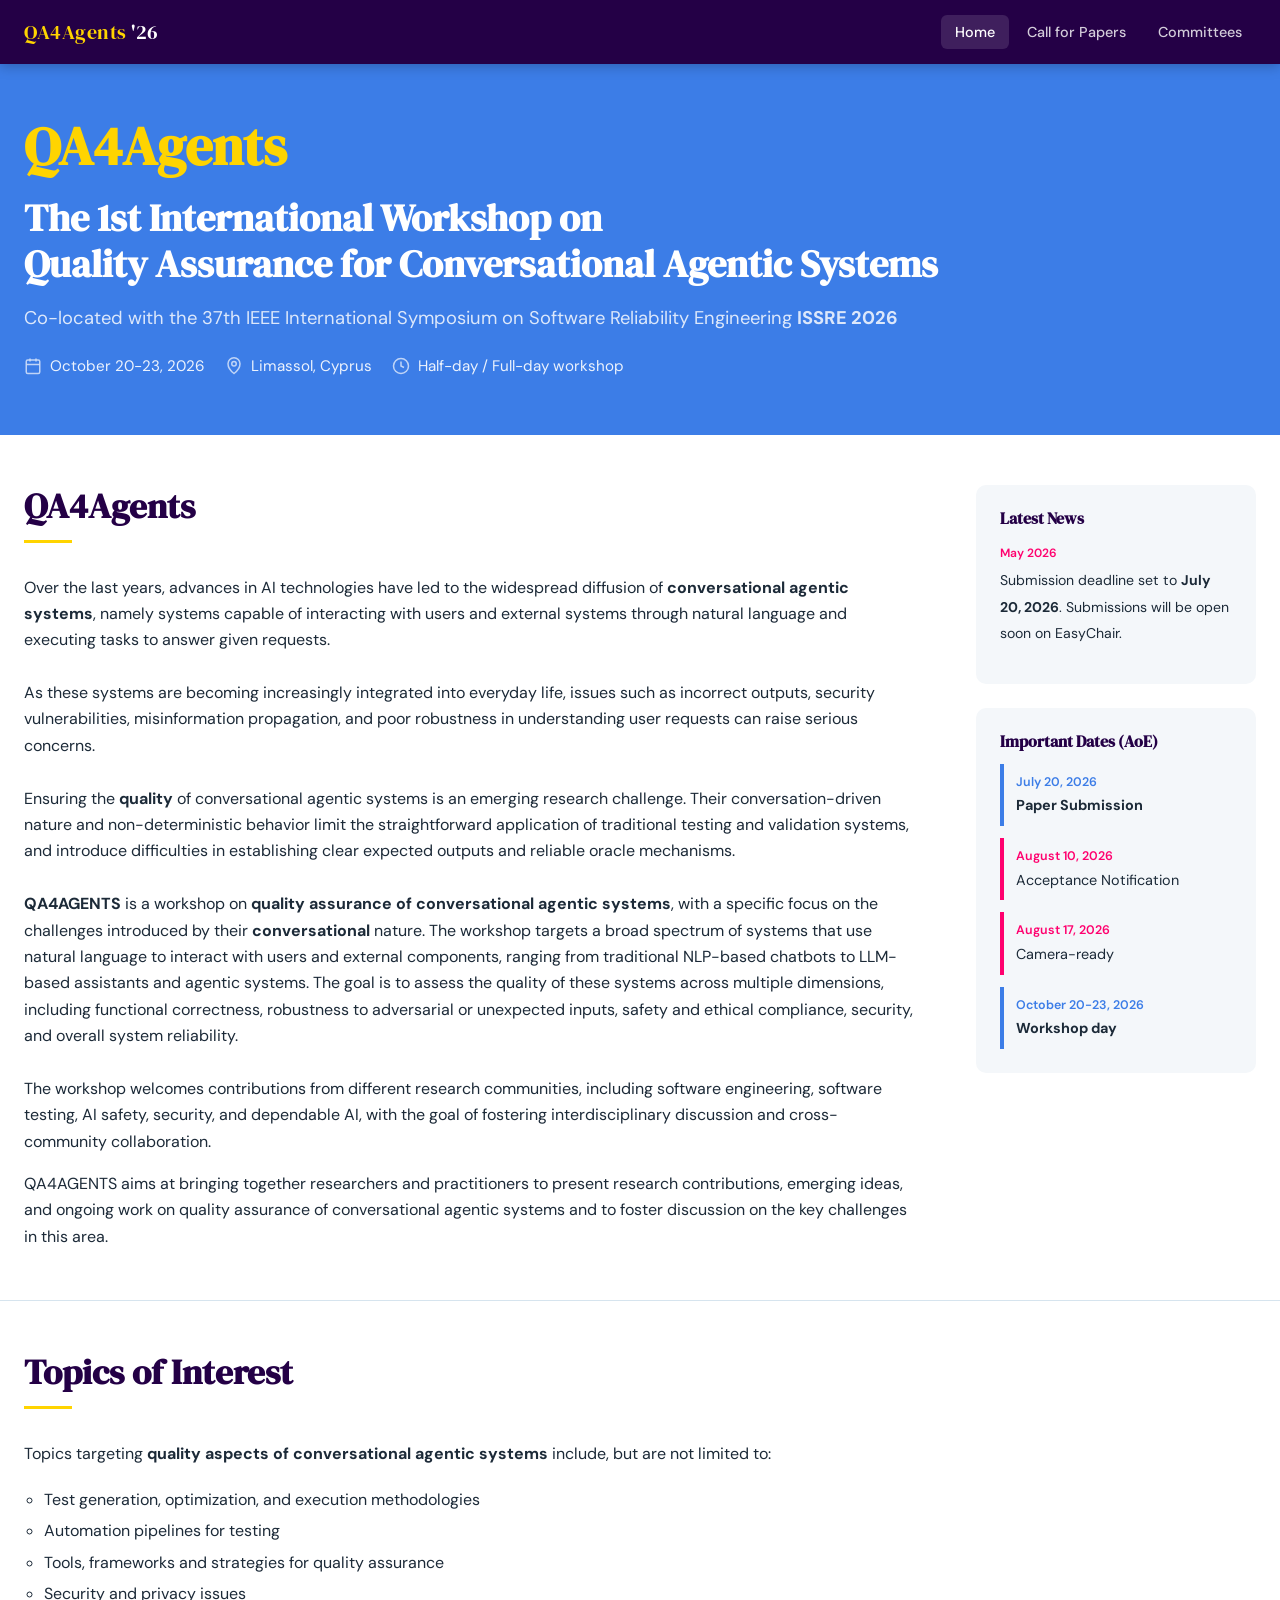
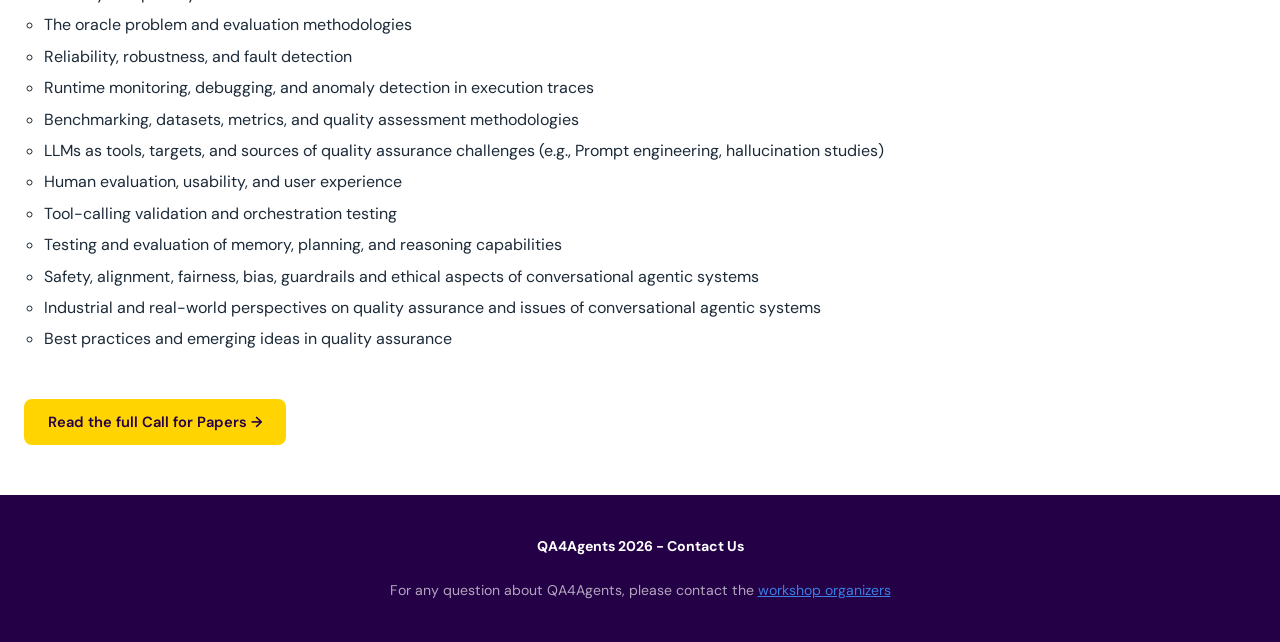
==== index.html @ 41dc5f6e "Update topic list" ====
<!DOCTYPE html>
<html lang="en">
<head>
  <meta charset="UTF-8" />
  <meta name="viewport" content="width=device-width, initial-scale=1.0" />
  <title>QA4Agents 2026 - Co-located with ISSRE 2026</title>
  <meta name="description" content="The 1st International Workshop on Quality Assurance for Conversational Agentic Systems — October 2026" />
  <link rel="stylesheet" href="style.css" />
</head>
<body>

<!-- ── Navigation ──────────────────────────────────────── -->
<nav class="nav">
  <div class="container nav__inner">
    <span class="nav__logo"><span>QA4Agents</span> '26</span>
    <button class="nav__toggle" aria-label="Menu" onclick="document.querySelector('.nav__links').classList.toggle('open')">
      <span></span><span></span><span></span>
    </button>
    <ul class="nav__links">
      <li><a href="index.html" class="active">Home</a></li>
      <li><a href="cfp.html">Call for Papers</a></li>
      <li><a href="committees.html">Committees</a></li>
    </ul>
  </div>
</nav>

<!-- ── Hero ────────────────────────────────────────────── -->
<header class="hero">
  <div class="container">
    <!-- <div class="hero__tag">QA4Agents 2026</div>-->
    <h1>QA4Agents</h1>
    <h2>The 1st International Workshop on <br>Quality Assurance for Conversational Agentic Systems</br></h2>
    <p class="hero__sub">
      Co-located with the 37th IEEE International Symposium on Software Reliability Engineering <strong>ISSRE 2026</strong>
    </p>
    <div class="hero__meta">
      <div class="hero__meta-item">
        <svg width="18" height="18" fill="none" stroke="currentColor" stroke-width="2" viewBox="0 0 24 24"><rect x="3" y="4" width="18" height="18" rx="2"/><line x1="16" y1="2" x2="16" y2="6"/><line x1="8" y1="2" x2="8" y2="6"/><line x1="3" y1="10" x2="21" y2="10"/></svg>
        October 20-23, 2026
      </div>
      <div class="hero__meta-item">
        <svg width="18" height="18" fill="none" stroke="currentColor" stroke-width="2" viewBox="0 0 24 24"><path d="M12 22s-8-6-8-13a8 8 0 0116 0c0 7-8 13-8 13z"/><circle cx="12" cy="9" r="3"/></svg>
        Limassol, Cyprus
      </div>
      <div class="hero__meta-item">
        <svg width="18" height="18" fill="none" stroke="currentColor" stroke-width="2" viewBox="0 0 24 24"><circle cx="12" cy="12" r="10"/><polyline points="12 6 12 12 16 14"/></svg>
        Half-day / Full-day workshop
      </div>
    </div>
    <!--<a href="cfp.html" class="btn btn--primary">Call for Papers</a>-->
    &nbsp;
   <!--- <a href="program.html" class="btn btn--outline">📅 View Program</a>-->
  </div>
</header>

<!-- ── About ────────────────────────────────────────────── -->
<section class="section">
  <div class="container">
    <div class= "two-col-layout" style="display:grid; grid-template-columns:1fr 280px; gap:56px; align-items:start;">

      <!-- QA4Agents -->
      <div>
        <h2 class="section__title">QA4Agents</h2>
        <div class="divider"></div>
        <p style="margin-bottom:16px;">
          Over the last years, advances in AI technologies have led
          to the widespread diffusion of <strong>conversational agentic systems</strong>,
          namely systems capable of interacting with users and external
          systems through natural language and executing tasks to
          answer given requests. <br><br>
          As these systems are becoming increasingly integrated into
          everyday life, issues such as incorrect outputs, security vulnerabilities, misinformation propagation, and poor robustness
          in understanding user requests can raise serious concerns. <br><br>
          Ensuring the <strong>quality </strong>of conversational agentic systems is
          an emerging research challenge. Their conversation-driven
          nature and non-deterministic behavior limit the straightforward
          application of traditional testing and validation systems, and
          introduce difficulties in establishing clear expected outputs and
          reliable oracle mechanisms.
          <br><br>
          <strong>QA4AGENTS</strong> is a workshop on <strong>quality assurance of conversational agentic systems</strong>, with a specific focus on the challenges introduced by their <strong>conversational</strong> nature. The
            workshop targets a broad spectrum of systems that use natural
            language to interact with users and external components,
            ranging from traditional NLP-based chatbots to LLM-based
            assistants and agentic systems. The goal is to assess the
            quality of these systems across multiple dimensions, including
            functional correctness, robustness to adversarial or unexpected
            inputs, safety and ethical compliance, security, and overall
            system reliability. 
            
            <br><br> The workshop welcomes contributions from
            different research communities, including software engineering, software testing, AI safety, security, and dependable AI,
            with the goal of fostering interdisciplinary discussion and
            cross-community collaboration.

        </p>
        <p style="margin-top: 10px;">
            QA4AGENTS aims at bringing together researchers and
            practitioners to present research contributions, emerging ideas,
            and ongoing work on quality assurance of conversational
            agentic systems and to foster discussion on the key challenges
            in this area.
        </p>

      </div>

      <!-- Colonna destra: sidebar -->
      <div style="display:flex; flex-direction:column; gap:24px;">

         <!-- Latest News -->
        <div style="background:var(--light); border-radius:10px; padding:24px;">
          <h3 style="font-size:1rem; margin-bottom:16px; color:var(--navy);">Latest News</h3>
          <ul style="list-style:none; padding:0; display:flex; flex-direction:column; gap:14px;">

            <li style="padding-bottom:14px;">
              <span style="font-size:.75rem; font-weight:600; color:var(--teal); display:block; margin-bottom:3px;">May 2026</span>
              <span style="font-size:.88rem;">Submission deadline set to <strong>July 20, 2026</strong>. Submissions will be open soon on EasyChair.</span>
            </li>

            <!-- Aggiungi nuove news qui sopra -->

          </ul>
        </div>

        <!-- Important Dates -->
        <div style="background:var(--light); border-radius:10px; padding:24px; border: var(--teal);">
          <h3 style="font-size:1rem; margin-bottom:12px; color:var(--navy);">Important Dates (AoE)</h3>
          <ul class="dates-list">
            <li class="date-item date-item--highlight">
              <span class="date-item__date">July 20, 2026</span>
              <span class="date-item__label"><strong>Paper Submission</strong></span>
            </li>
            <li class="date-item">
              <span class="date-item__date">August 10, 2026</span>
              <span class="date-item__label">Acceptance Notification</span>
            </li>
            <li class="date-item">
              <span class="date-item__date">August 17, 2026</span>
              <span class="date-item__label">Camera-ready</span>
            </li>
            <li class="date-item date-item--highlight">
              <span class="date-item__date">October 20-23, 2026</span>
              <span class="date-item__label"><strong>Workshop day</strong></span>
            </li>
          </ul>
        </div>

       
      </div>
    </div>
  </div>
</section>

<section class="section">
  <div class="container">
    <h2 class="section__title">Topics of Interest</h2>
    <div class="divider"></div>

      <p>Topics targeting <strong>quality aspects of conversational agentic systems</strong> include, but are not limited to:</p>

        <ul style="list-style:circle; padding:20px; display:flex; flex-direction:column; gap:5px;">
          <li> Test generation, optimization, and execution methodologies </li>
          <li> Automation pipelines for testing </li>
          <li> Tools, frameworks and strategies for quality assurance </li>
          <li> Security and privacy issues</li>
          <li> The oracle problem and evaluation methodologies</li>
          <li> Reliability, robustness, and fault detection</li>
          <li> Runtime monitoring, debugging, and anomaly detection in execution traces</li>
          <li> Benchmarking, datasets, metrics, and quality assessment methodologies</li>
          <li> LLMs as tools, targets, and sources of quality assurance challenges (e.g., Prompt engineering, hallucination studies) </li>
          <li> Human evaluation, usability, and user experience</li>
          <li> Tool-calling validation and orchestration testing</li>
          <li> Testing and evaluation of memory, planning, and reasoning capabilities</li>
          <li> Safety, alignment, fairness, bias, guardrails and ethical aspects of conversational agentic systems</li>
          <li> Industrial and real-world perspectives on quality assurance and issues of conversational agentic systems</li>
          <li> Best practices and emerging ideas in quality assurance</li>

        </ul>
        <br>
        <a href="cfp.html" class="btn btn--primary">Read the full Call for Papers →</a>
  </div>
</section>


<!-- ── Organizers preview ────────────────────────────────── 
<section class="section section--alt">
  <div class="container">
    <h2 class="section__title">Organizers</h2>
    <div class="divider"></div>
    <div class="org-list">
      <div class="org-pill"><span class="org-pill__role">Chair</span> Alice Smith — University A</div>
      <div class="org-pill"><span class="org-pill__role">Chair</span> Bob Johnson — University B</div>
      <div class="org-pill"><span class="org-pill__role">PC Chair</span> Carol White — Institute C</div>
      <div class="org-pill"><span class="org-pill__role">Web Chair</span> David Lee — Company D</div>
    </div>
    <br>
    <p style="font-size:.9rem; color:var(--muted);">
      Contact us at: <a href="mailto:workshop@example.com">workshop@example.com</a>
    </p>
  </div>
</section>-->

<!-- ── Footer ────────────────────────────────────────────── -->
<footer class="footer">
  <div class="container">
    <p><strong>QA4Agents 2026 - Contact Us</strong></p>
    <p style="margin-top:20px;">For any question about QA4Agents, please contact the <a href="mailto:elena.masserini@unimib.it?cc=diego.clerissi@unimib.it,daniela.micucci@unimib.it,jrcampos@dei.uc.pt,marco.vieira@charlotte.edu">workshop organizers</a></p>
  </div>
</footer>

</body>
</html>
---- style.css ----
/* ============================================================
   WORKSHOP SITE — Shared Styles
   ============================================================ */

@import url('https://fonts.googleapis.com/css2?family=DM+Serif+Display:ital@0;1&family=DM+Sans:wght@300;400;500;600&display=swap');

:root {
  --navy:    #240046;
  --ocean:   #3c7de7;
  --teal:    #ff006e;
  --accent:  #ffd400;
  --light:   #f4f7fa;
  --white:   #ffffff;
  --text:    #1c2a38;
  --muted:   #5e7387;
  --border:  #d6e4ee;

  --header-h: 64px;
  --max-w: 2000px;
}

*, *::before, *::after { box-sizing: border-box; margin: 0; padding: 0; }

html { scroll-behavior: smooth; }

body {
  font-family: 'DM Sans', sans-serif;
  font-size: 16px;
  color: var(--text);
  background: var(--white);
  line-height: 1.65;
}

/* ── Typography ─────────────────────────────────────────── */
h1, h2, h3, h4 {
  font-family: 'DM Serif Display', serif;
  line-height: 1.2;
  color: var(--navy);
}

a { color: var(--ocean); text-decoration: underline; }
a:hover { text-decoration: none; }

/* ── Layout helpers ─────────────────────────────────────── */
.container {
  max-width: var(--max-w);
  margin: 0 auto;
  padding: 0 24px;
}

.section {
  padding: 50px 0;
}

.section--alt {
  background: var(--light);
}

.section__title {
  font-size: clamp(1.6rem, 3vw, 2.2rem);
  margin-bottom: 8px;
}

.section__subtitle {
  color: var(--muted);
  font-size: 1.05rem;
  margin-bottom: 40px;
}

.section + .section {
  border-top: 1px solid var(--border);
}

.divider {
  width: 48px;
  height: 3px;
  background: var(--accent);
  margin: 12px 0 32px;
}

/* ── Top navigation ─────────────────────────────────────── */
.nav {
  position: sticky;
  top: 0;
  z-index: 100;
  background: var(--navy);
  height: var(--header-h);
  display: flex;
  align-items: center;
  box-shadow: 0 2px 12px rgba(0,0,0,.25);
}

.nav__inner {
  display: flex;
  align-items: center;
  justify-content: space-between;
  width: 100%;
}

.nav__logo {
  font-family: 'DM Serif Display', serif;
  font-size: 1.25rem;
  color: var(--white);
  letter-spacing: .5px;
}

.nav__logo span { color: var(--accent); }

.nav__links {
  display: flex;
  gap: 4px;
  list-style: none;
}

.nav__links a {
  color: rgba(255,255,255,.8);
  font-size: .9rem;
  font-weight: 500;
  padding: 8px 14px;
  border-radius: 6px;
  transition: background .2s, color .2s;
  text-decoration: none;
}

.nav__links a:hover,
.nav__links a.active {
  background: rgba(255,255,255,.12);
  color: var(--white);
  text-decoration: none;
}

/* Mobile nav toggle */
.nav__toggle {
  display: none;
  background: none;
  border: none;
  cursor: pointer;
  flex-direction: column;
  gap: 5px;
  padding: 4px;
}
.nav__toggle span {
  display: block;
  width: 24px;
  height: 2px;
  background: var(--white);
  transition: .2s;
}

/* ── Hero banner ────────────────────────────────────────── */
.hero {
  background: var(--ocean);
  color: var(--white);
  padding: 50px 0 30px;
  position: relative;
  overflow: hidden;
}

.hero__bot {
  position: absolute;
  right: 6%;
  top: 50%;
  transform: translateY(-50%);
  width: 200px;
  opacity: 0.18;
  pointer-events: none;
  fill: var(--white)
}

.hero .container {
  position: relative;
}


.hero__tag {
  display: inline-block;
  background: var(--accent);
  color: var(--navy);
  font-size: .78rem;
  font-weight: 600;
  letter-spacing: 1.5px;
  text-transform: uppercase;
  padding: 4px 12px;
  border-radius: 20px;
  margin-bottom: 20px;
}

.hero h1 {
  color: var(--accent);
  font-size: clamp(2rem, 5vw, 3.4rem);
  margin-bottom: 16px;
  max-width: 1400px;
}

.hero h2 {
  color: var(--white);
  font-size: clamp(2rem, 5vw, 2.4rem);
  margin-bottom: 16px;
  max-width: 1400px;
}

.hero__sub {
  font-size: 1.15rem;
  color: rgba(255,255,255,.82);
  max-width: 1400px;
  margin-bottom: 20px;
}

.hero__meta {
  display: flex;
  flex-wrap: wrap;
  gap: 20px;
}

.hero__meta-item {
  display: flex;
  align-items: center;
  gap: 8px;
  font-size: .95rem;
  color: rgba(255,255,255,.9);
}

.hero__meta-item svg {
  flex-shrink: 0;
  opacity: .75;
}

/* ── Buttons ────────────────────────────────────────────── */
.btn {
  display: inline-flex;
  align-items: center;
  gap: 8px;
  padding: 11px 24px;
  border-radius: 8px;
  font-size: .92rem;
  font-weight: 600;
  cursor: pointer;
  transition: transform .15s, box-shadow .15s, opacity .15s;
  border: none;
  text-decoration: none;
}
.btn:hover { transform: translateY(-1px); opacity: .92; text-decoration: none; }

.btn--primary {
  background: var(--accent);
  color: var(--navy);
}
.btn--outline {
  background: transparent;
  border: 2px solid rgba(255,255,255,.5);
  color: var(--white);
}

/* ── Info cards (dates, venue…) ─────────────────────────── */
.info-grid {
  display: grid;
  grid-template-columns: repeat(auto-fit, minmax(220px, 1fr));
  gap: 20px;
  margin-top: 0;
}

.info-card {
  background: var(--white);
  border: 1px solid var(--border);
  border-radius: 10px;
  padding: 24px;
  transition: box-shadow .2s;
}
.info-card:hover { box-shadow: 0 4px 16px rgba(0,0,0,.08); }

.info-card__icon {
  font-size: 1.6rem;
  margin-bottom: 10px;
}
.info-card__label {
  font-size: .78rem;
  font-weight: 600;
  text-transform: uppercase;
  letter-spacing: 1px;
  color: var(--teal);
  margin-bottom: 4px;
}
.info-card__value {
  font-weight: 600;
  font-size: 1rem;
  color: var(--navy);
}
.info-card__detail {
  font-size: .88rem;
  color: var(--muted);
  margin-top: 2px;
}

@media (max-width: 700px) {
  .section .container > div[style*="320px"] {
    grid-template-columns: 1fr !important;
  }
}

/* ── Important dates ────────────────────────────────────── */
.dates-list {
  list-style: none;
  display: flex;
  flex-direction: column;
  gap: 12px;
}

.date-item {
  display: flex;
  flex-direction: column;
  padding: 8px 12px;
  border-left: 4px solid var(--teal);
}


.date-item--passed {
  opacity: .45;
}

.date-item--highlight {
  border-left-color: var(--ocean);
}

.date-item__date {
  font-size: .78rem;
  font-weight: 600;
  color: var(--teal);
  margin-bottom: 2px;
}

.date-item--highlight .date-item__date {
  color: var(--ocean);
}

.date-item__label {
  font-size: .9rem;
  color: var(--text);
}

/* ── Program table ──────────────────────────────────────── */
.program-day {
  margin-bottom: 48px;
}
.program-day__header {
  background: var(--ocean);
  color: var(--white);
  padding: 14px 20px;
  border-radius: 8px 8px 0 0;
  font-family: 'DM Serif Display', serif;
  font-size: 1.15rem;
}
.program-slot {
  display: grid;
  grid-template-columns: 110px 1fr;
  gap: 0;
  border-left: 1px solid var(--border);
  border-right: 1px solid var(--border);
  border-bottom: 1px solid var(--border);
}
.program-slot:last-child { border-radius: 0 0 8px 8px; }
.program-slot--break {
  background: var(--light);
  color: var(--muted);
  font-style: italic;
}
.program-slot__time {
  padding: 14px 16px;
  font-size: .85rem;
  font-weight: 600;
  color: var(--teal);
  border-right: 1px solid var(--border);
  white-space: nowrap;
}
.program-slot__body {
  padding: 14px 20px;
}
.program-slot__title { font-weight: 600; font-size: .95rem; }
.program-slot__speaker {
  font-size: .85rem;
  color: var(--muted);
  margin-top: 2px;
}

/* ── Speaker cards ──────────────────────────────────────── */
.speakers-grid {
  display: flex;
  flex-direction: column;
  gap: 16px;
}

.speaker-card {
  background: var(--white);
  border: 1px solid var(--border);
  border-radius: 12px;
  padding: 20px 24px;
  display: flex;
  align-items: center;
  gap: 20px;
  transition: box-shadow .2s, transform .2s;
}
a.speaker-card,
a.speaker-card:hover {
  text-decoration: none;
  color: inherit;
}

.speaker-card:hover {
  box-shadow: 0 8px 24px rgba(0,0,0,.1);
  transform: translateY(-2px);
}

.speaker-card__avatar {
  width: 72px;
  height: 72px;
  border-radius: 50%;
  background: linear-gradient(135deg, var(--teal), var(--ocean));
  display: flex;
  align-items: center;
  justify-content: center;
  font-size: 1.4rem;
  flex-shrink: 0;
  color: var(--white);
  font-family: 'DM Serif Display', serif;
}

.speaker-card__info {
  display: flex;
  flex-direction: column;
  gap: 2px;
}

.speaker-card__name {
  font-family: 'DM Serif Display', serif;
  font-size: 1.1rem;
  color: var(--navy);
}

.speaker-card__affil {
  font-size: .9rem;
  color: var(--muted);
}

.speaker-card__country {
  font-size: .85rem;
  color: var(--muted);
}

@media (max-width: 700px) {
  .speaker-card { padding: 16px; gap: 14px; }
  .speaker-card__avatar { width: 56px; height: 56px; font-size: 1.1rem; }
}

/* ── Organizers ─────────────────────────────────────────── */
.org-list {
  display: flex;
  flex-wrap: wrap;
  gap: 12px;
}
.org-pill {
  background: var(--white);
  border: 1px solid var(--border);
  border-radius: 50px;
  padding: 8px 18px;
  font-size: .9rem;
  display: flex;
  align-items: center;
  gap: 8px;
}
.org-pill__role {
  font-size: .75rem;
  color: var(--teal);
  font-weight: 600;
  text-transform: uppercase;
  letter-spacing: .5px;
}

/* ── Footer ─────────────────────────────────────────────── */
.footer {
  background: var(--navy);
  color: rgba(255,255,255,.65);
  padding: 40px 0;
  font-size: .88rem;
  text-align: center;
}
.footer strong { color: var(--white); }

/* ── Responsive ─────────────────────────────────────────── */
@media (max-width: 700px) {
  .nav__links { display: none; flex-direction: column; position: absolute; top: var(--header-h); left: 0; right: 0; background: var(--navy); padding: 12px 0; }
  .nav__links.open { display: flex; }
  .nav__toggle { display: flex; }
  .section { padding: 48px 0; }
  .program-slot { grid-template-columns: 80px 1fr; }

  .two-col-layout {
    grid-template-columns: 1fr !important;
  }
}
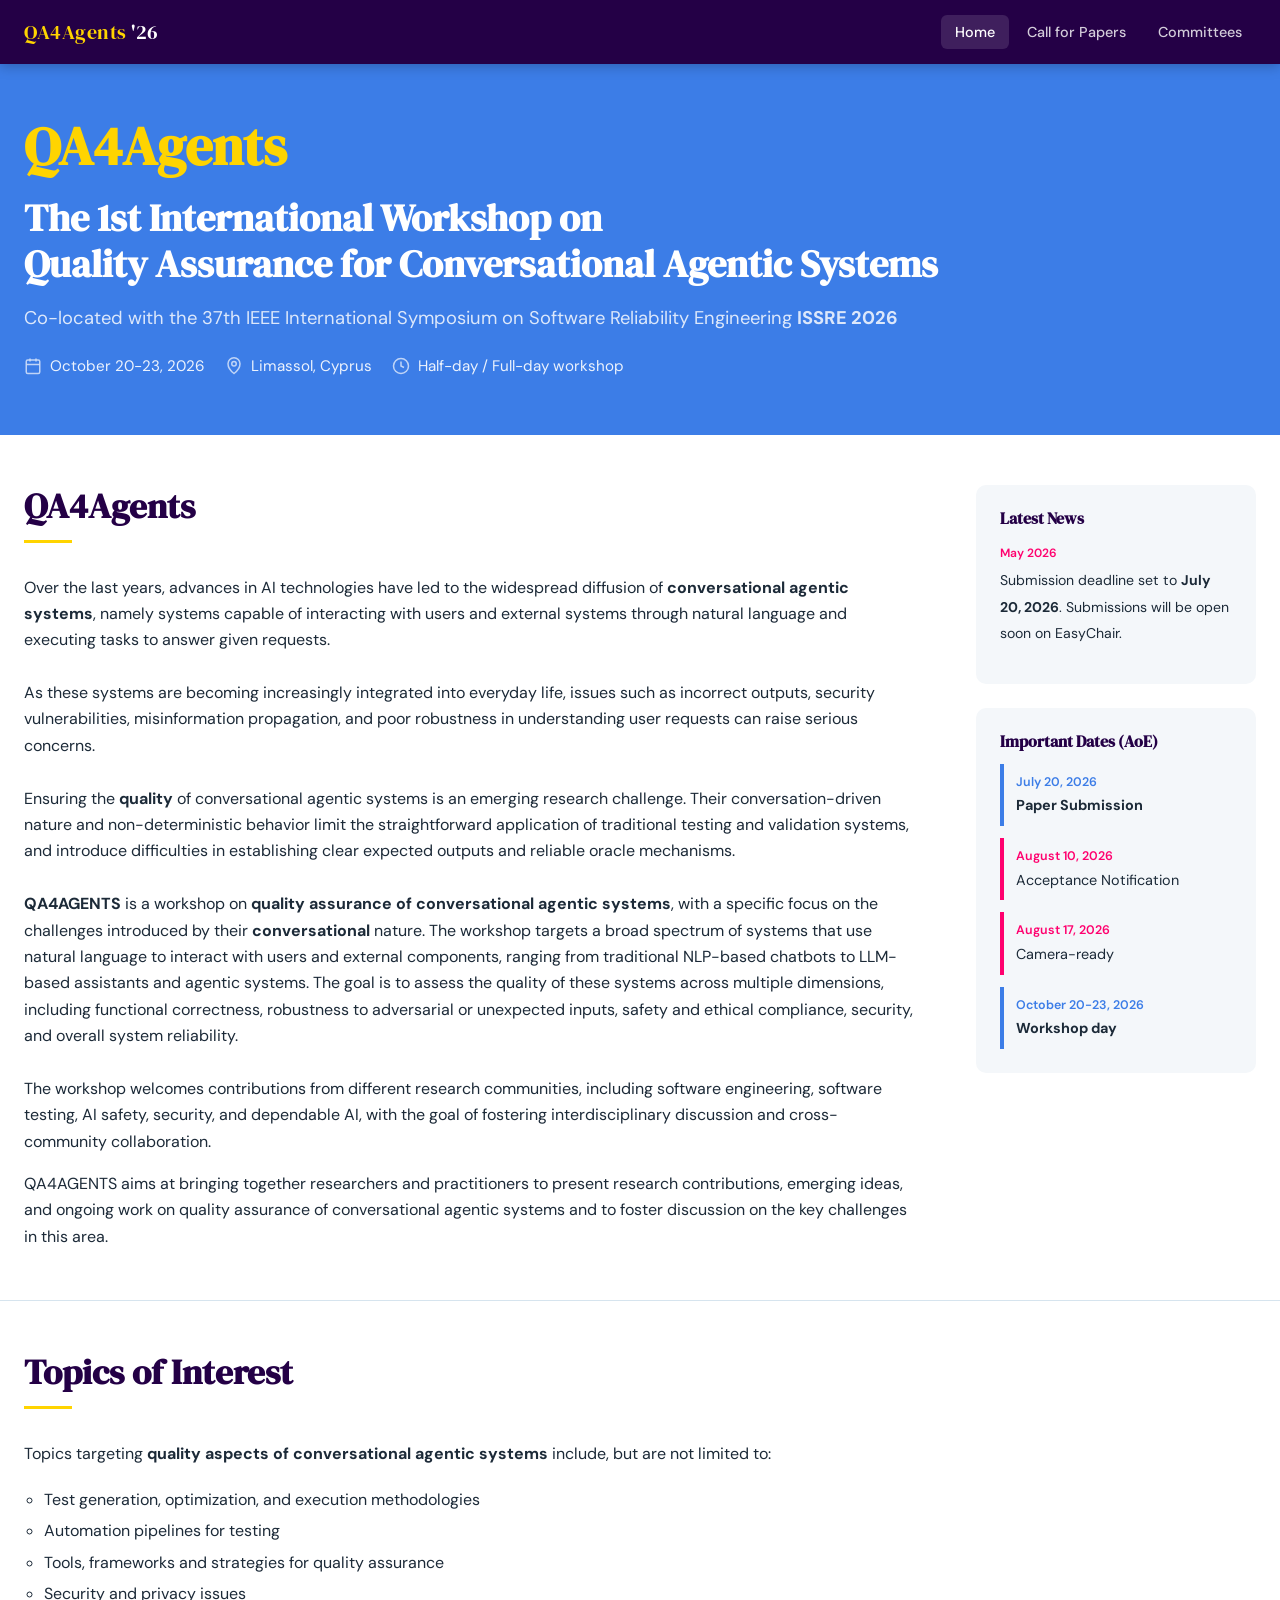
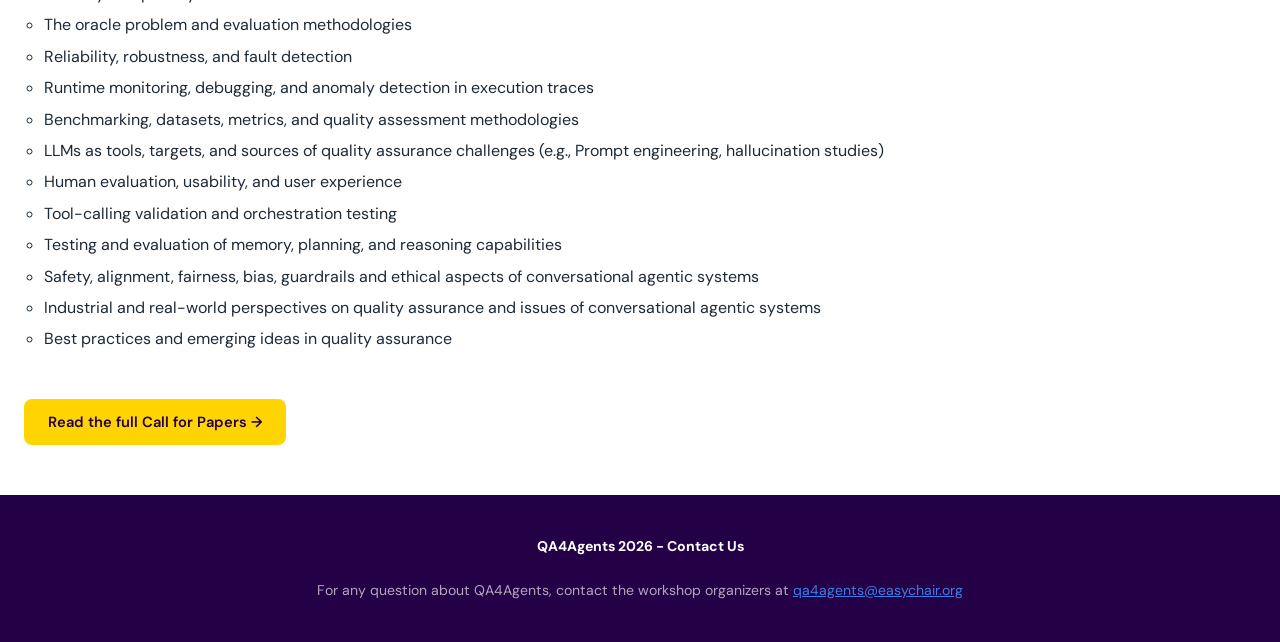
==== commit b32f6839: "Update email, add special issue" ====
--- a/index.html
+++ b/index.html
@@ -204,7 +204,7 @@
 <footer class="footer">
   <div class="container">
     <p><strong>QA4Agents 2026 - Contact Us</strong></p>
-    <p style="margin-top:20px;">For any question about QA4Agents, please contact the <a href="mailto:elena.masserini@unimib.it?cc=diego.clerissi@unimib.it,daniela.micucci@unimib.it,jrcampos@dei.uc.pt,marco.vieira@charlotte.edu">workshop organizers</a></p>
+    <p style="margin-top:20px;">For any question about QA4Agents, contact the workshop organizers at <a href="mailto:qa4agents@easychair.org">qa4agents@easychair.org</a></p>
   </div>
 </footer>
 
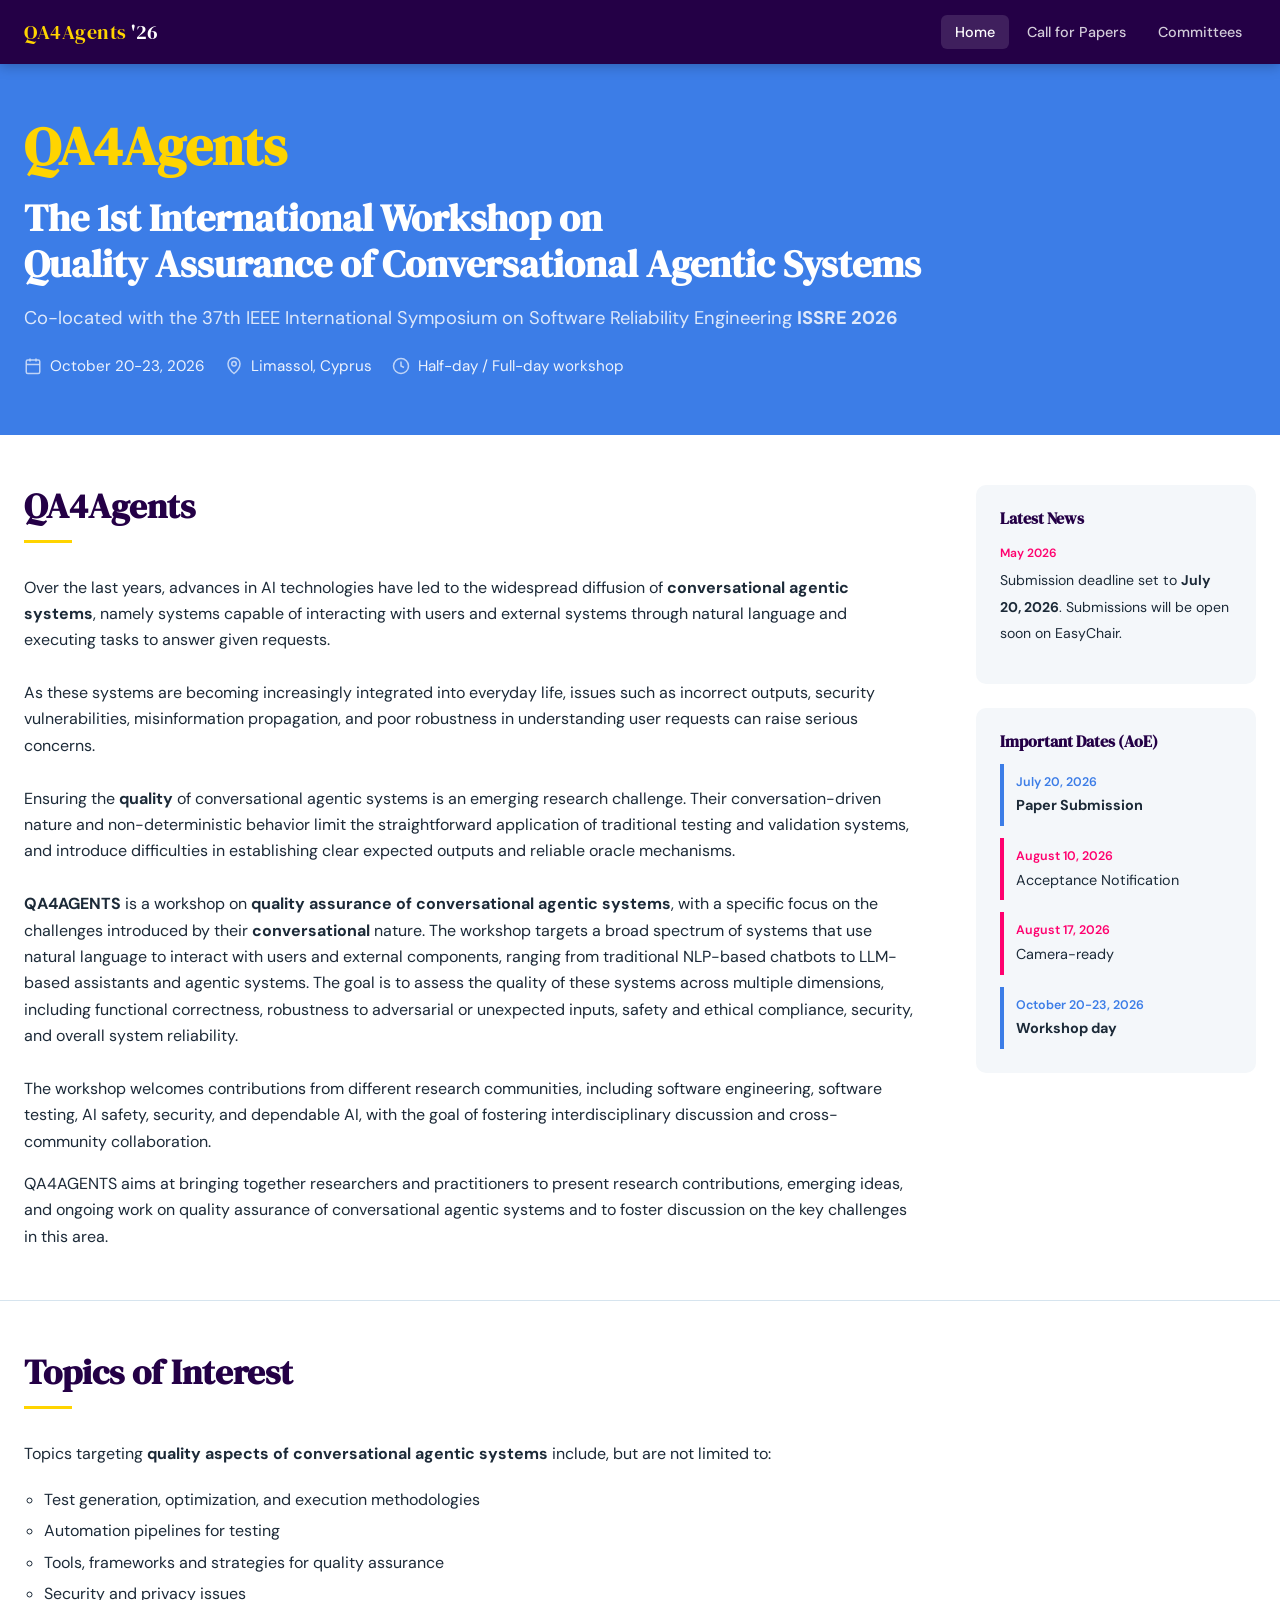
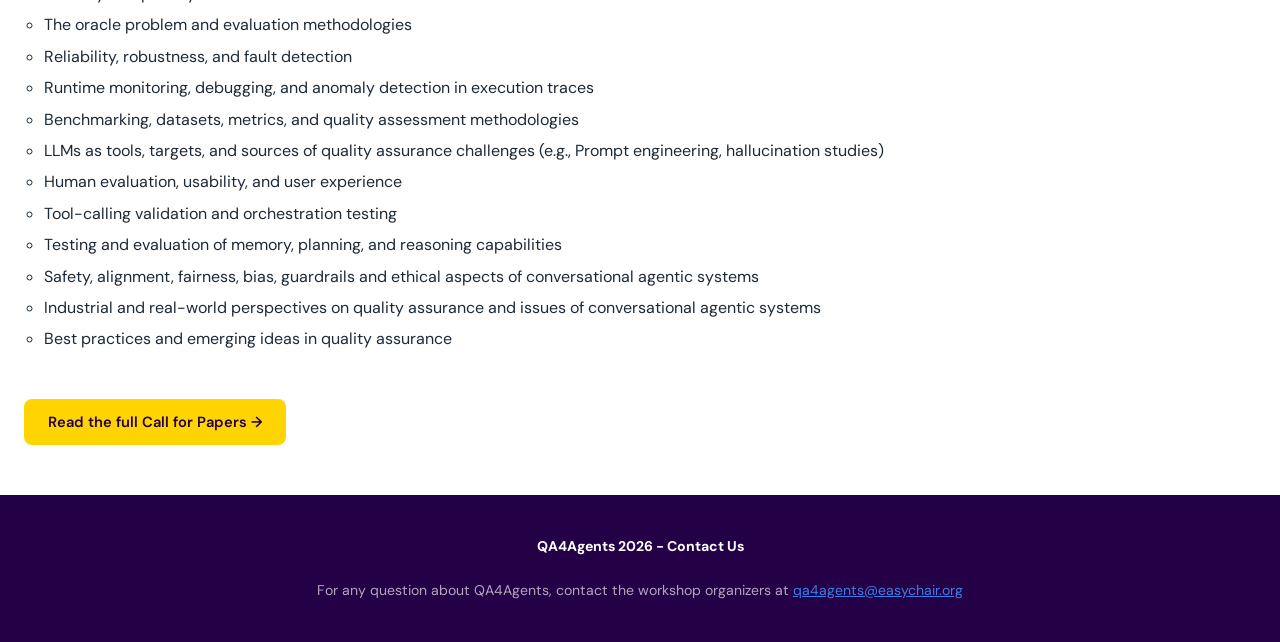
==== commit 40922581: "Fix typo in name" ====
--- a/index.html
+++ b/index.html
@@ -4,7 +4,7 @@
   <meta charset="UTF-8" />
   <meta name="viewport" content="width=device-width, initial-scale=1.0" />
   <title>QA4Agents 2026 - Co-located with ISSRE 2026</title>
-  <meta name="description" content="The 1st International Workshop on Quality Assurance for Conversational Agentic Systems — October 2026" />
+  <meta name="description" content="The 1st International Workshop on Quality Assurance of Conversational Agentic Systems - October 2026" />
   <link rel="stylesheet" href="style.css" />
 </head>
 <body>
@@ -29,7 +29,7 @@
   <div class="container">
     <!-- <div class="hero__tag">QA4Agents 2026</div>-->
     <h1>QA4Agents</h1>
-    <h2>The 1st International Workshop on <br>Quality Assurance for Conversational Agentic Systems</br></h2>
+    <h2>The 1st International Workshop on <br>Quality Assurance of Conversational Agentic Systems</br></h2>
     <p class="hero__sub">
       Co-located with the 37th IEEE International Symposium on Software Reliability Engineering <strong>ISSRE 2026</strong>
     </p>
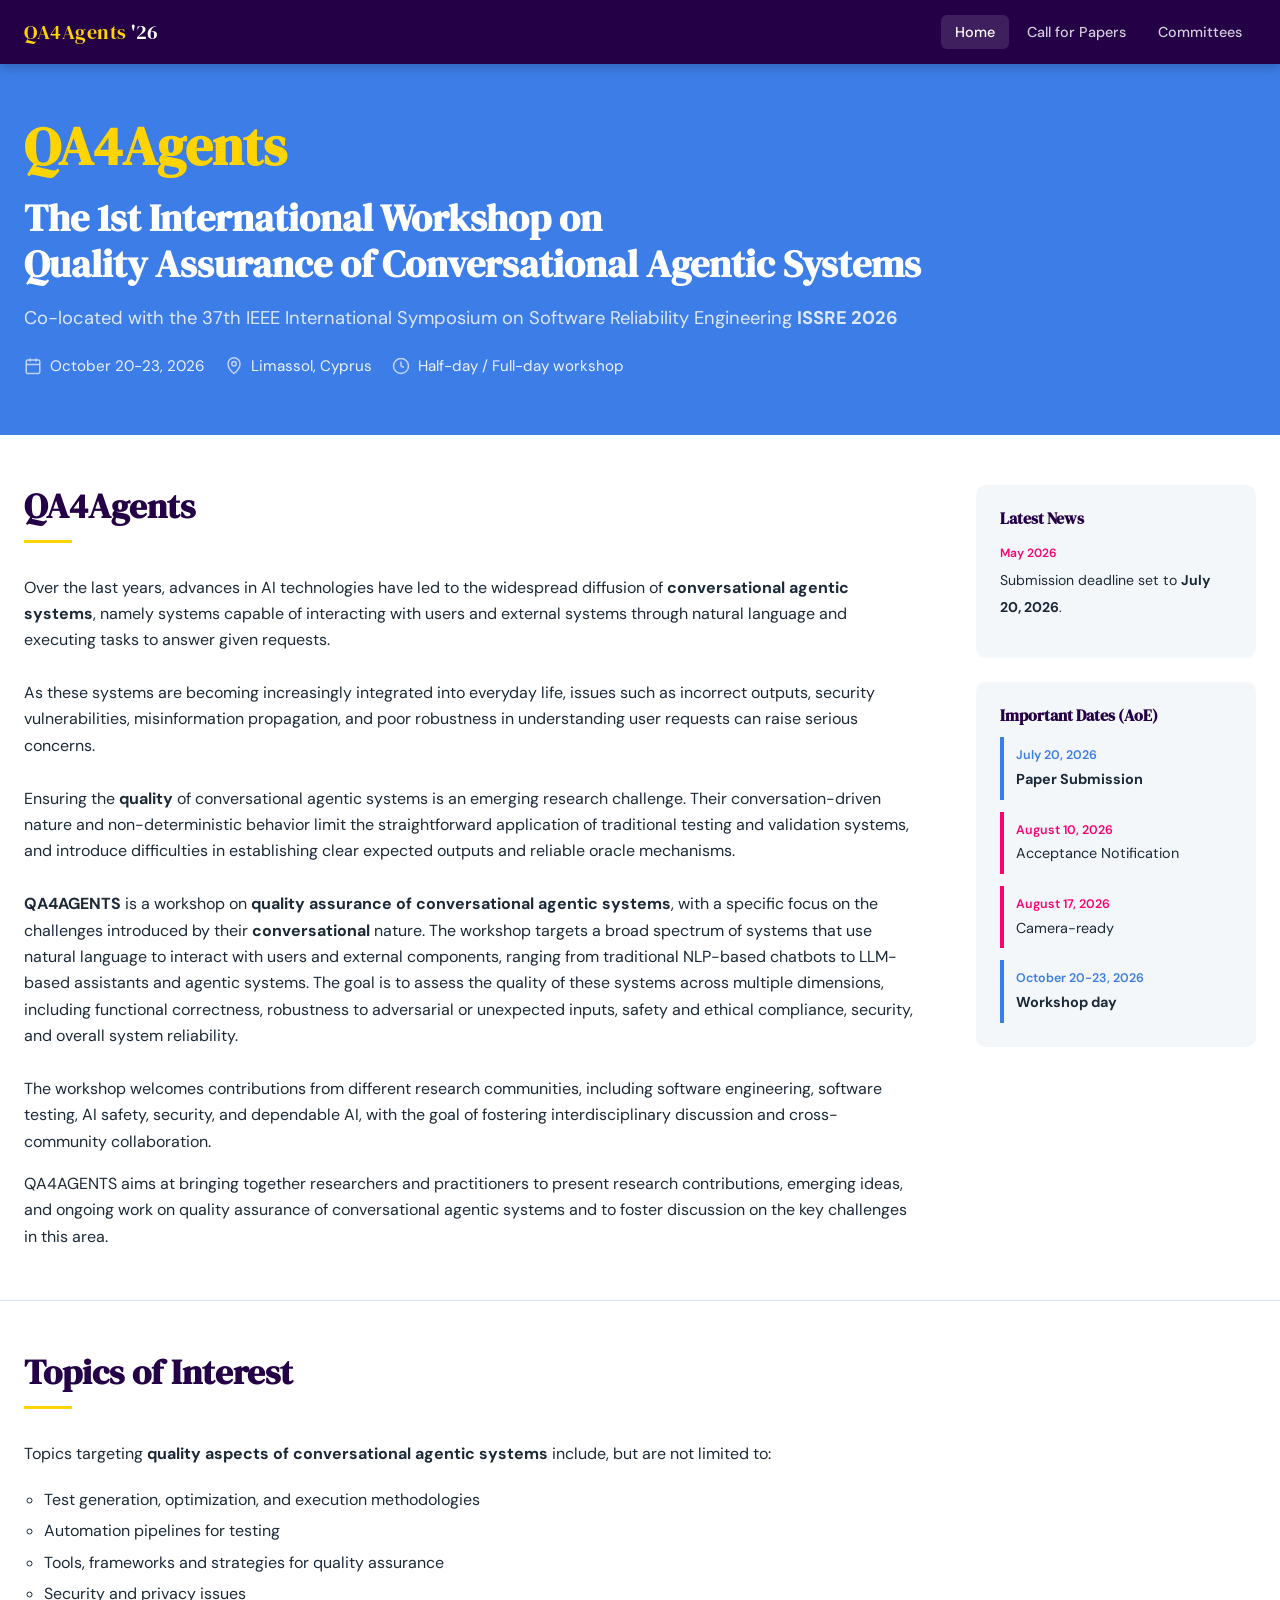
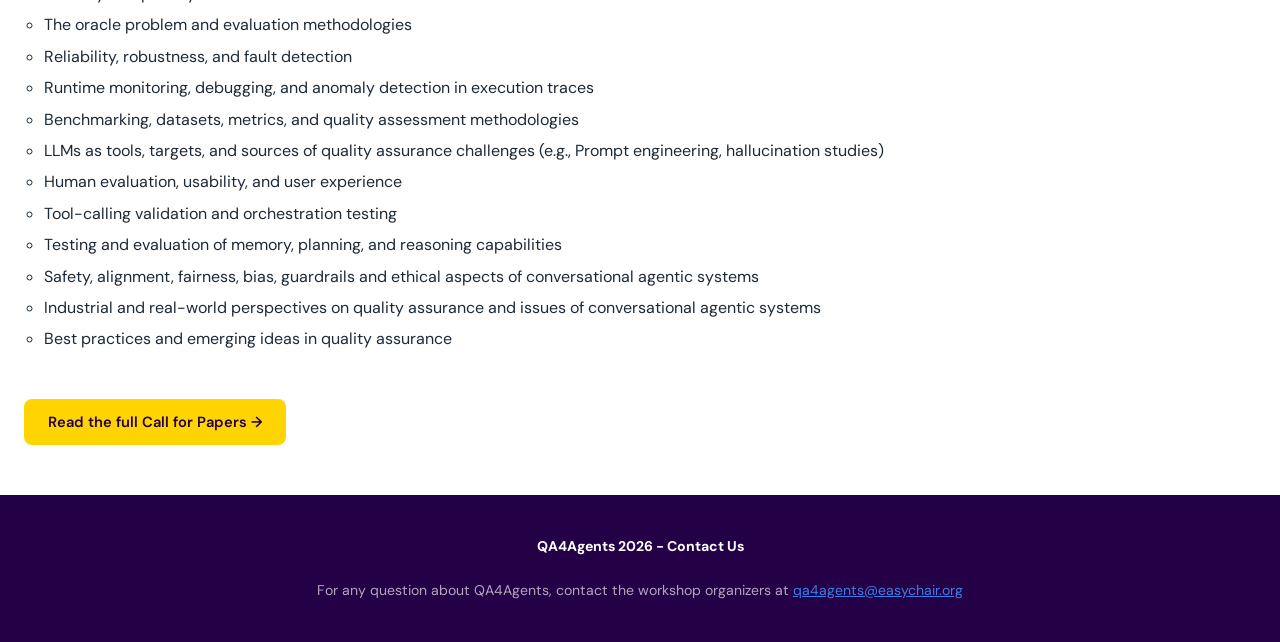
==== commit a7dca935: "Change last news" ====
--- a/index.html
+++ b/index.html
@@ -114,7 +114,7 @@
 
             <li style="padding-bottom:14px;">
               <span style="font-size:.75rem; font-weight:600; color:var(--teal); display:block; margin-bottom:3px;">May 2026</span>
-              <span style="font-size:.88rem;">Submission deadline set to <strong>July 20, 2026</strong>. Submissions will be open soon on EasyChair.</span>
+              <span style="font-size:.88rem;">Submission deadline set to <strong>July 20, 2026</strong>.</span>
             </li>
 
             <!-- Aggiungi nuove news qui sopra -->
--- a/style.css
+++ b/style.css
@@ -385,17 +385,17 @@
 .speakers-grid {
   display: flex;
   flex-direction: column;
-  gap: 16px;
+  gap: 12px;
 }
 
 .speaker-card {
   background: var(--white);
   border: 1px solid var(--border);
   border-radius: 12px;
-  padding: 20px 24px;
-  display: flex;
-  align-items: center;
-  gap: 20px;
+  padding: 14px 18px;
+  display: flex;
+  align-items: center;
+  gap: 10px;
   transition: box-shadow .2s, transform .2s;
 }
 a.speaker-card,
@@ -413,11 +413,11 @@
   width: 72px;
   height: 72px;
   border-radius: 50%;
-  background: linear-gradient(135deg, var(--teal), var(--ocean));
+  background:var(--ocean);
   display: flex;
   align-items: center;
   justify-content: center;
-  font-size: 1.4rem;
+  font-size: 1.8rem;
   flex-shrink: 0;
   color: var(--white);
   font-family: 'DM Serif Display', serif;
@@ -496,3 +496,37 @@
     grid-template-columns: 1fr !important;
   }
 }
+
+
+/* ── PC cards ───────────────────────────────────────────── */
+.pc-grid {
+  display: flex;
+  flex-direction: column;
+  gap: 8px;
+  max-width: 680px;
+}
+
+.pc-card {
+  background: var(--white);
+  border: 1px solid var(--border);
+  border-radius: 10px;
+  padding: 12px 16px;
+}
+
+.pc-card__name {
+  font-weight: 600;
+  font-size: .92rem;
+  color: var(--navy);
+}
+
+.pc-card__affil {
+  font-size: .82rem;
+  color: var(--muted);
+  margin-top: 2px;
+}
+
+.pc-card__country {
+  font-size: .80rem;
+  color: var(--teal);
+  margin-top: 1px;
+}
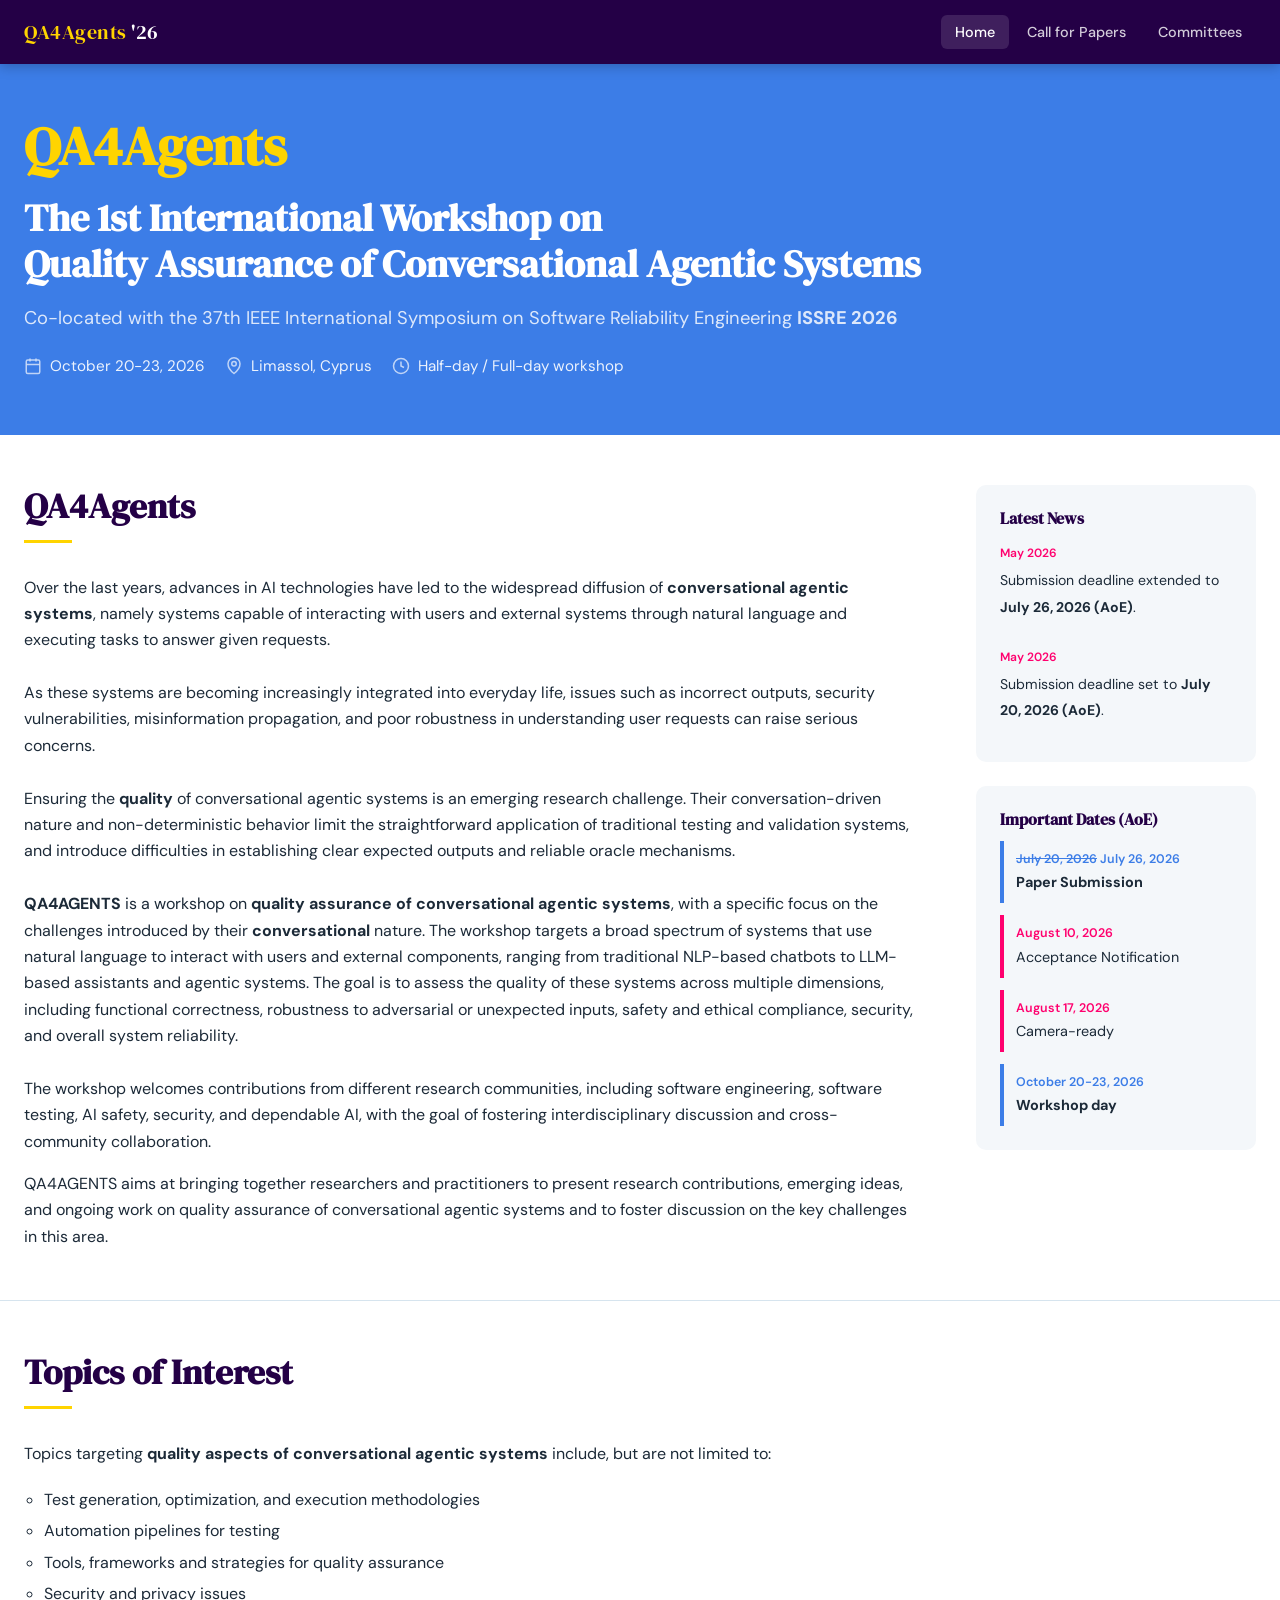
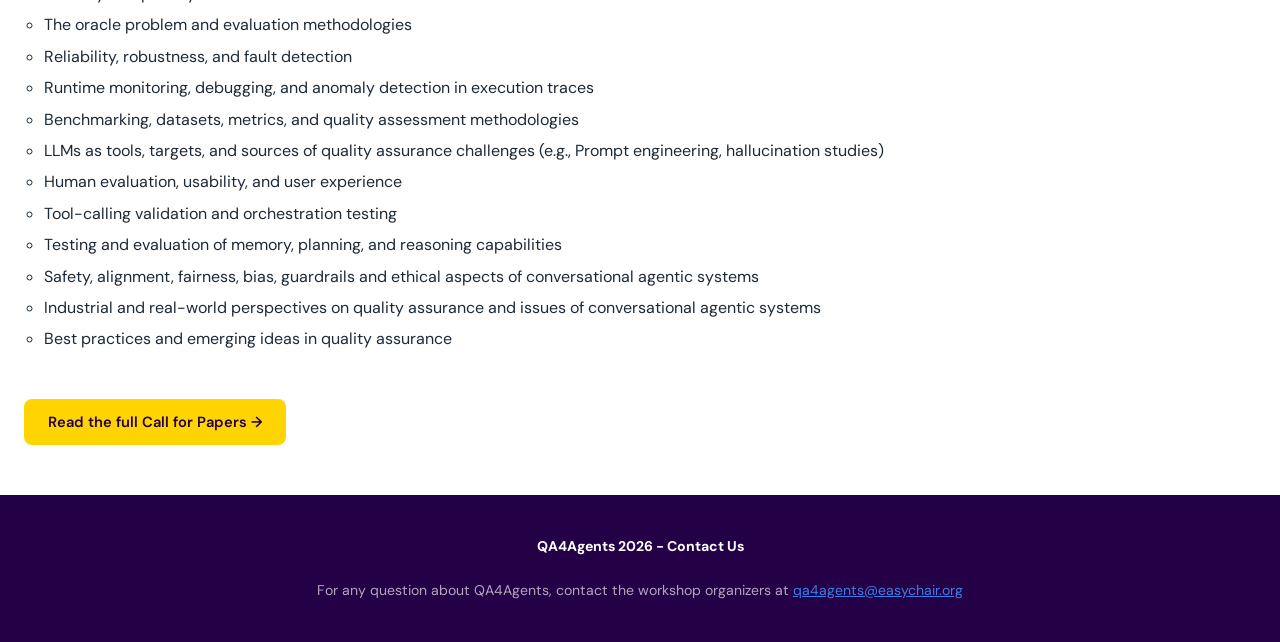
==== commit cd9ce704: "Extend submission deadline" ====
--- a/index.html
+++ b/index.html
@@ -114,7 +114,12 @@
 
             <li style="padding-bottom:14px;">
               <span style="font-size:.75rem; font-weight:600; color:var(--teal); display:block; margin-bottom:3px;">May 2026</span>
-              <span style="font-size:.88rem;">Submission deadline set to <strong>July 20, 2026</strong>.</span>
+              <span style="font-size:.88rem;">Submission deadline extended to <strong>July 26, 2026 (AoE)</strong>.</span>
+            </li>
+
+            <li style="padding-bottom:14px;">
+              <span style="font-size:.75rem; font-weight:600; color:var(--teal); display:block; margin-bottom:3px;">May 2026</span>
+              <span style="font-size:.88rem;">Submission deadline set to <strong>July 20, 2026 (AoE)</strong>.</span>
             </li>
 
             <!-- Aggiungi nuove news qui sopra -->
@@ -127,7 +132,7 @@
           <h3 style="font-size:1rem; margin-bottom:12px; color:var(--navy);">Important Dates (AoE)</h3>
           <ul class="dates-list">
             <li class="date-item date-item--highlight">
-              <span class="date-item__date">July 20, 2026</span>
+              <span class="date-item__date"><del>July 20, 2026</del>  July 26, 2026</span>
               <span class="date-item__label"><strong>Paper Submission</strong></span>
             </li>
             <li class="date-item">
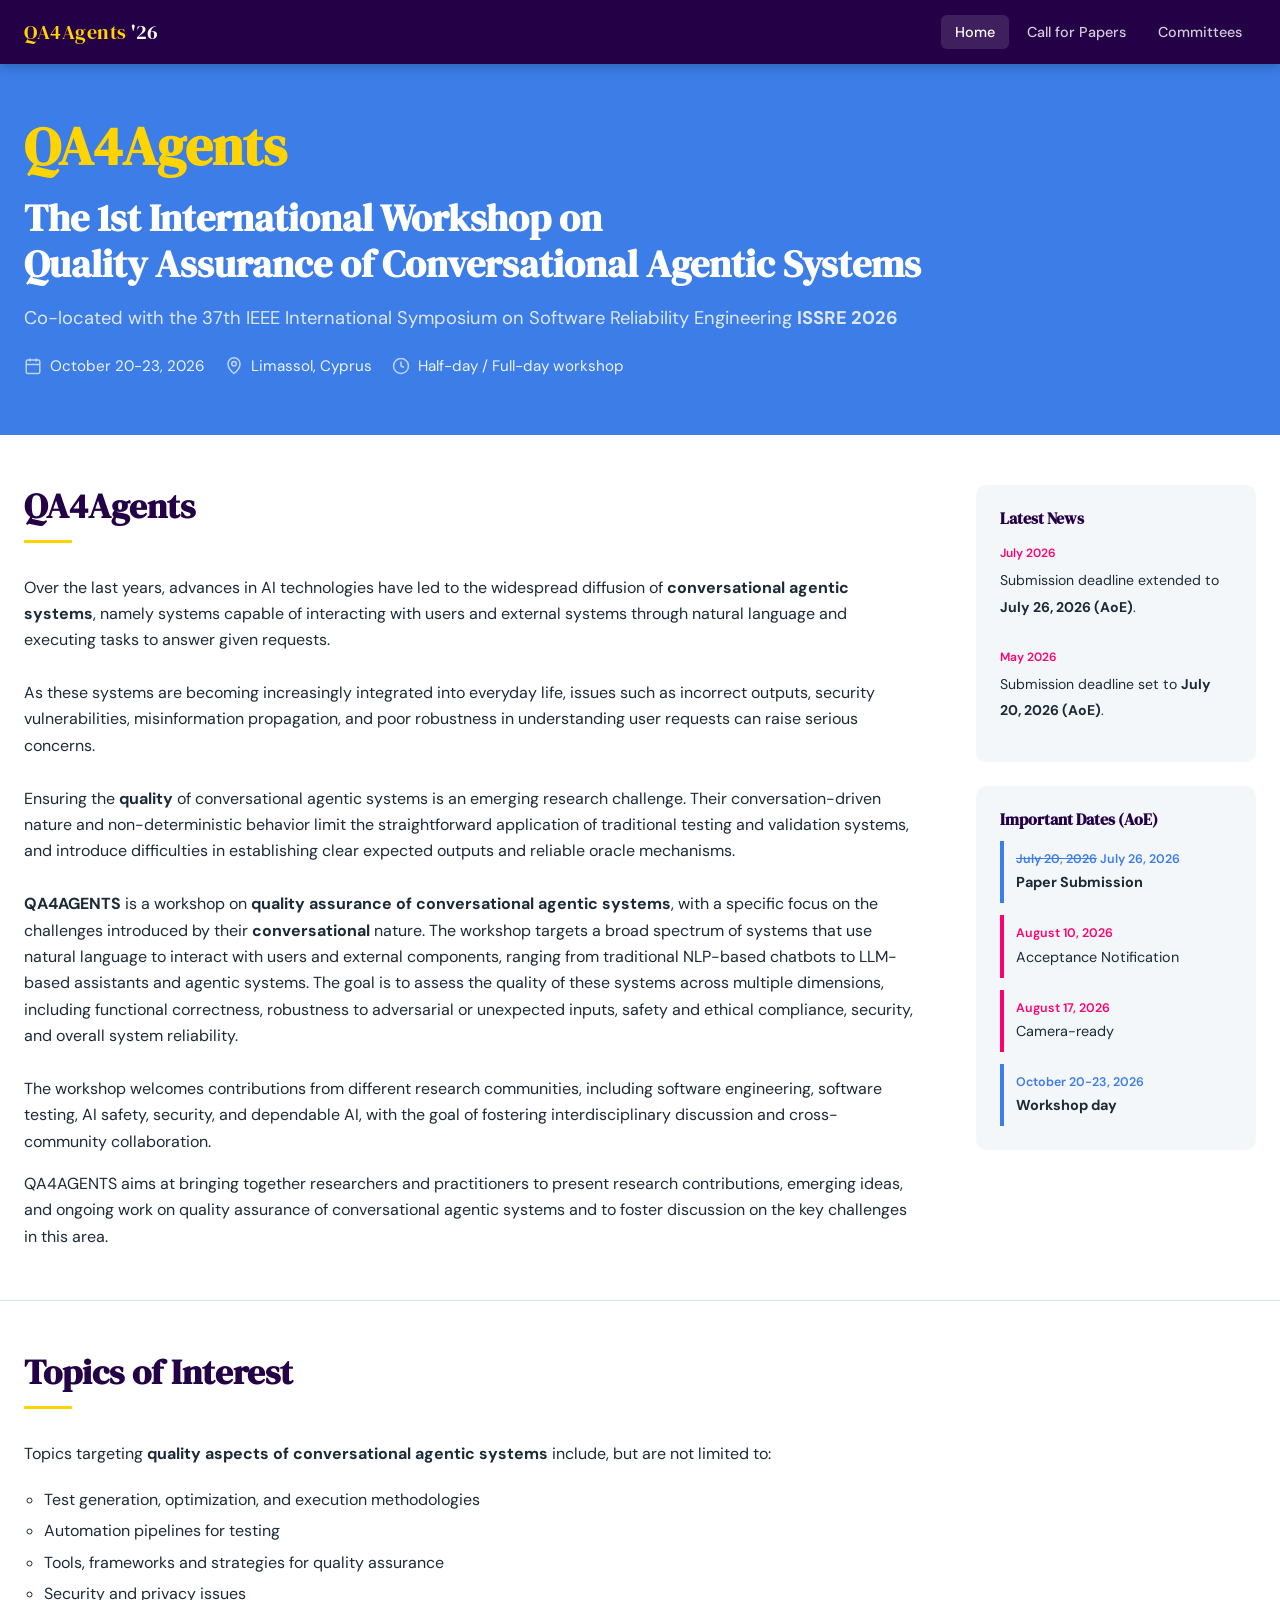
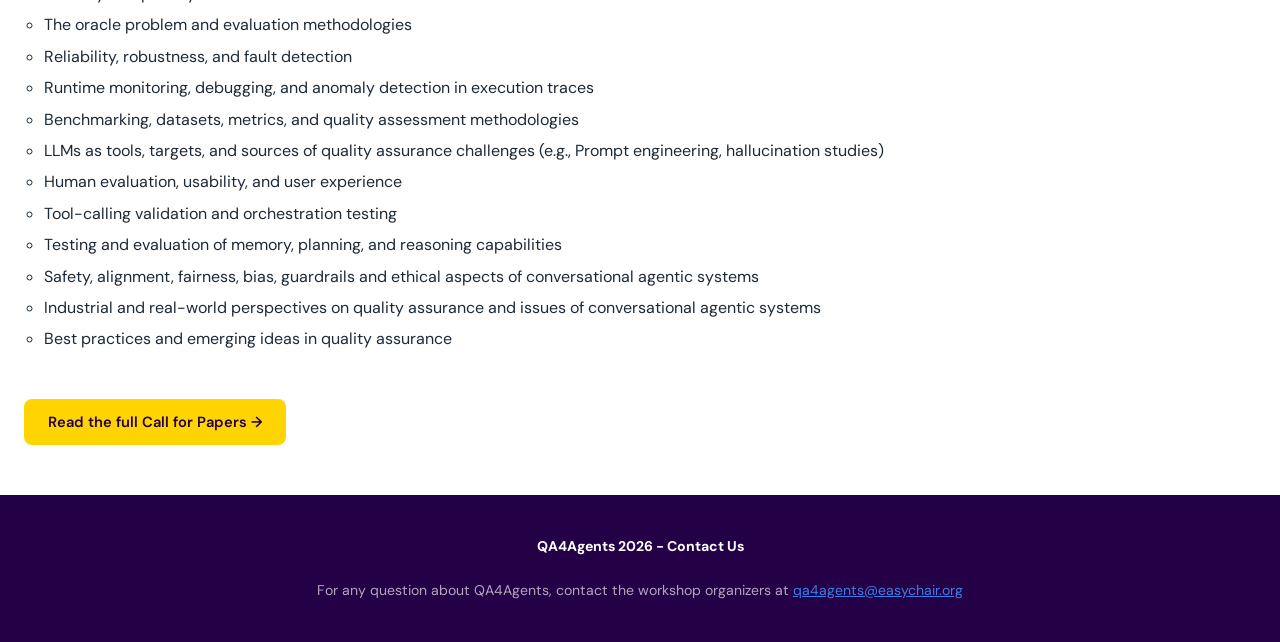
==== commit 9e85998d: "Fix news date" ====
--- a/index.html
+++ b/index.html
@@ -113,7 +113,7 @@
           <ul style="list-style:none; padding:0; display:flex; flex-direction:column; gap:14px;">
 
             <li style="padding-bottom:14px;">
-              <span style="font-size:.75rem; font-weight:600; color:var(--teal); display:block; margin-bottom:3px;">May 2026</span>
+              <span style="font-size:.75rem; font-weight:600; color:var(--teal); display:block; margin-bottom:3px;">July 2026</span>
               <span style="font-size:.88rem;">Submission deadline extended to <strong>July 26, 2026 (AoE)</strong>.</span>
             </li>
 
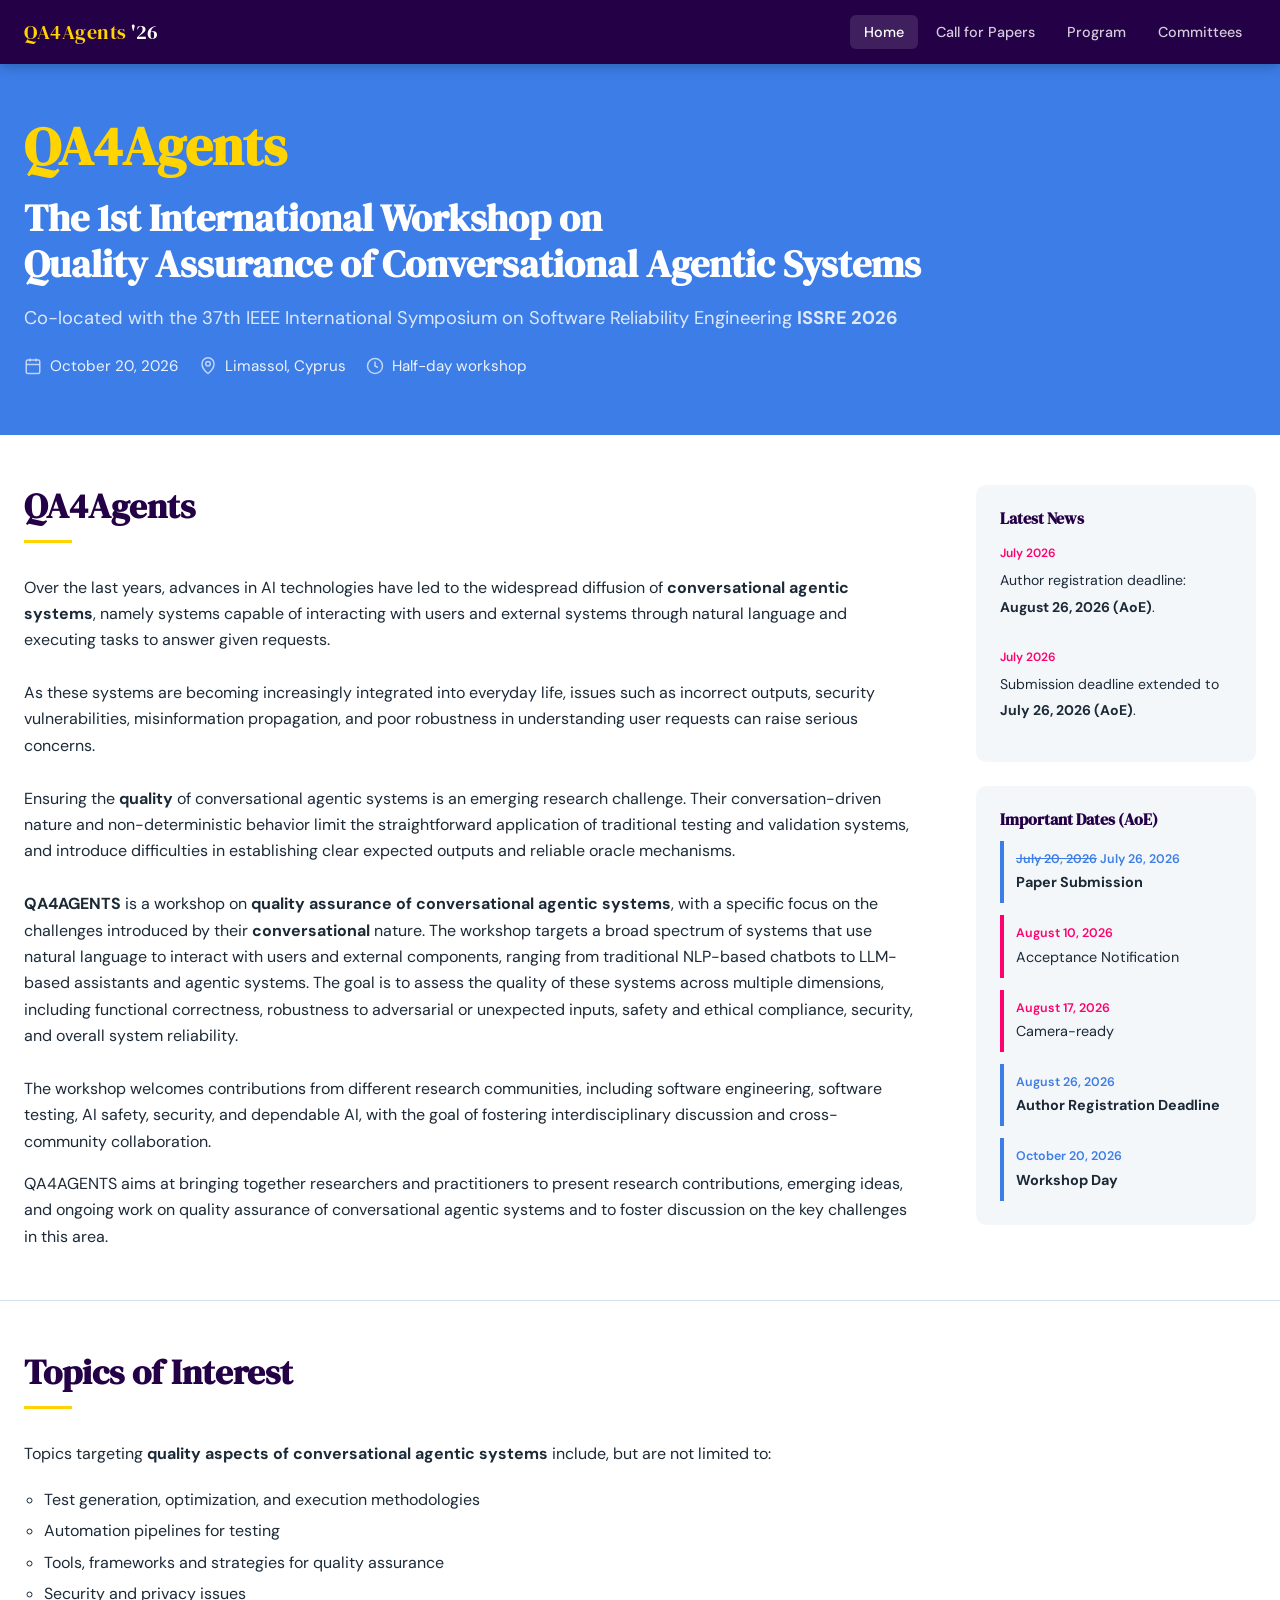
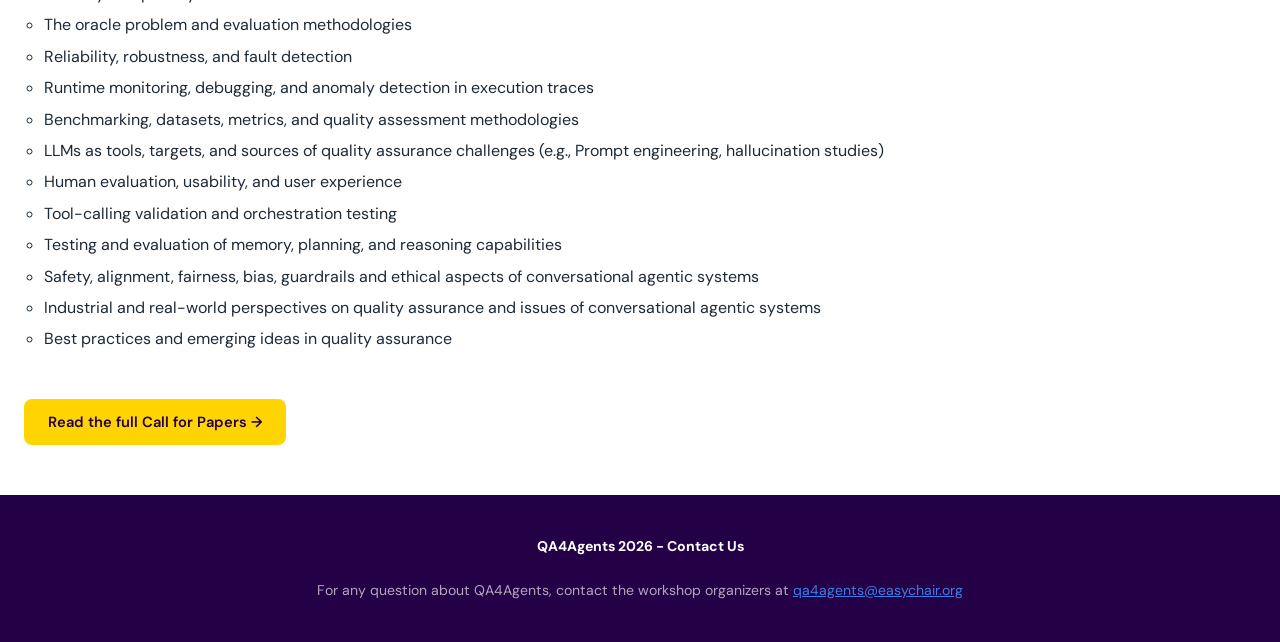
==== commit 71e973c2: "Add accepted papers, update workshop date" ====
--- a/index.html
+++ b/index.html
@@ -19,6 +19,7 @@
     <ul class="nav__links">
       <li><a href="index.html" class="active">Home</a></li>
       <li><a href="cfp.html">Call for Papers</a></li>
+      <li><a href="program.html">Program</a></li>
       <li><a href="committees.html">Committees</a></li>
     </ul>
   </div>
@@ -36,7 +37,7 @@
     <div class="hero__meta">
       <div class="hero__meta-item">
         <svg width="18" height="18" fill="none" stroke="currentColor" stroke-width="2" viewBox="0 0 24 24"><rect x="3" y="4" width="18" height="18" rx="2"/><line x1="16" y1="2" x2="16" y2="6"/><line x1="8" y1="2" x2="8" y2="6"/><line x1="3" y1="10" x2="21" y2="10"/></svg>
-        October 20-23, 2026
+        October 20, 2026
       </div>
       <div class="hero__meta-item">
         <svg width="18" height="18" fill="none" stroke="currentColor" stroke-width="2" viewBox="0 0 24 24"><path d="M12 22s-8-6-8-13a8 8 0 0116 0c0 7-8 13-8 13z"/><circle cx="12" cy="9" r="3"/></svg>
@@ -44,7 +45,7 @@
       </div>
       <div class="hero__meta-item">
         <svg width="18" height="18" fill="none" stroke="currentColor" stroke-width="2" viewBox="0 0 24 24"><circle cx="12" cy="12" r="10"/><polyline points="12 6 12 12 16 14"/></svg>
-        Half-day / Full-day workshop
+        Half-day workshop
       </div>
     </div>
     <!--<a href="cfp.html" class="btn btn--primary">Call for Papers</a>-->
@@ -114,16 +115,13 @@
 
             <li style="padding-bottom:14px;">
               <span style="font-size:.75rem; font-weight:600; color:var(--teal); display:block; margin-bottom:3px;">July 2026</span>
+              <span style="font-size:.88rem;">Author registration deadline: <strong>August 26, 2026 (AoE)</strong>.</span>
+            </li>
+
+            <li style="padding-bottom:14px;">
+              <span style="font-size:.75rem; font-weight:600; color:var(--teal); display:block; margin-bottom:3px;">July 2026</span>
               <span style="font-size:.88rem;">Submission deadline extended to <strong>July 26, 2026 (AoE)</strong>.</span>
             </li>
-
-            <li style="padding-bottom:14px;">
-              <span style="font-size:.75rem; font-weight:600; color:var(--teal); display:block; margin-bottom:3px;">May 2026</span>
-              <span style="font-size:.88rem;">Submission deadline set to <strong>July 20, 2026 (AoE)</strong>.</span>
-            </li>
-
-            <!-- Aggiungi nuove news qui sopra -->
-
           </ul>
         </div>
 
@@ -143,9 +141,13 @@
               <span class="date-item__date">August 17, 2026</span>
               <span class="date-item__label">Camera-ready</span>
             </li>
+              <li class="date-item date-item--highlight">
+              <span class="date-item__date">August 26, 2026</span>
+              <span class="date-item__label"><strong>Author Registration Deadline</strong></span>
+            </li>
             <li class="date-item date-item--highlight">
-              <span class="date-item__date">October 20-23, 2026</span>
-              <span class="date-item__label"><strong>Workshop day</strong></span>
+              <span class="date-item__date">October 20, 2026</span>
+              <span class="date-item__label"><strong>Workshop Day</strong></span>
             </li>
           </ul>
         </div>
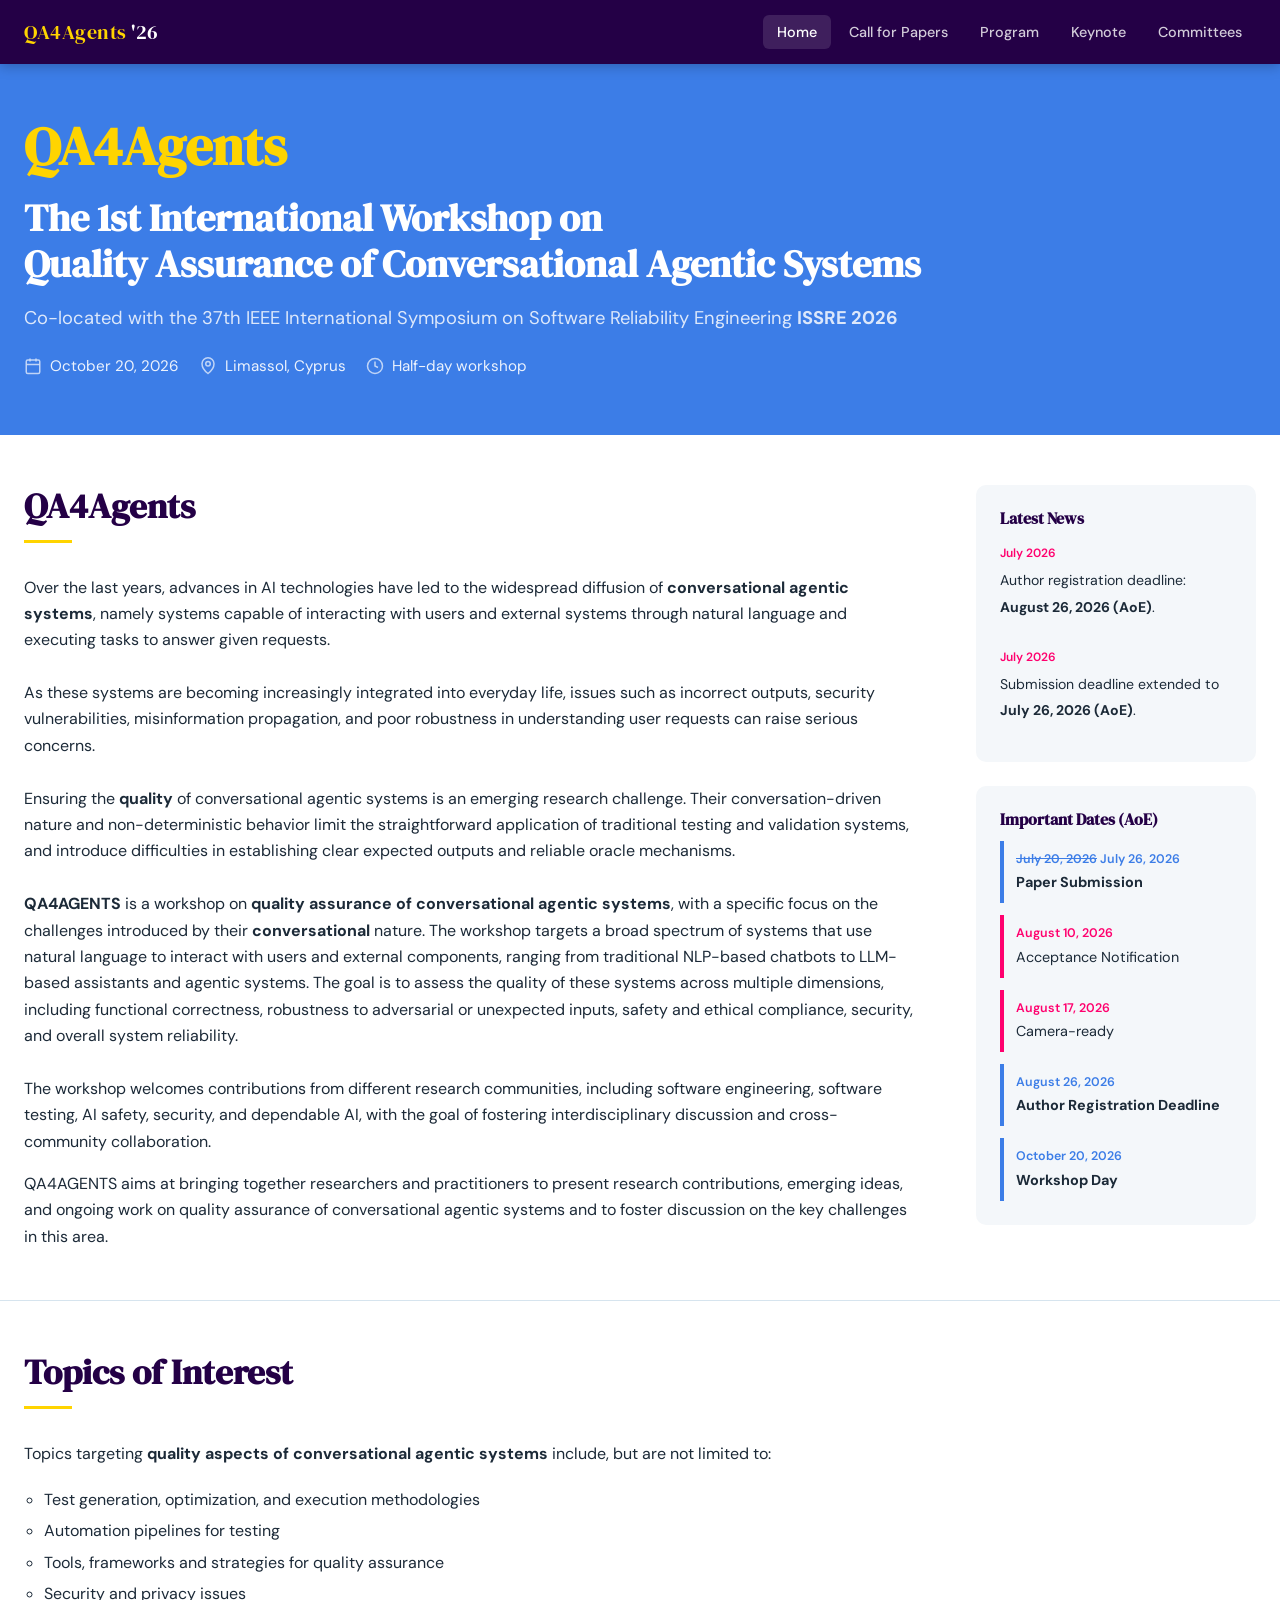
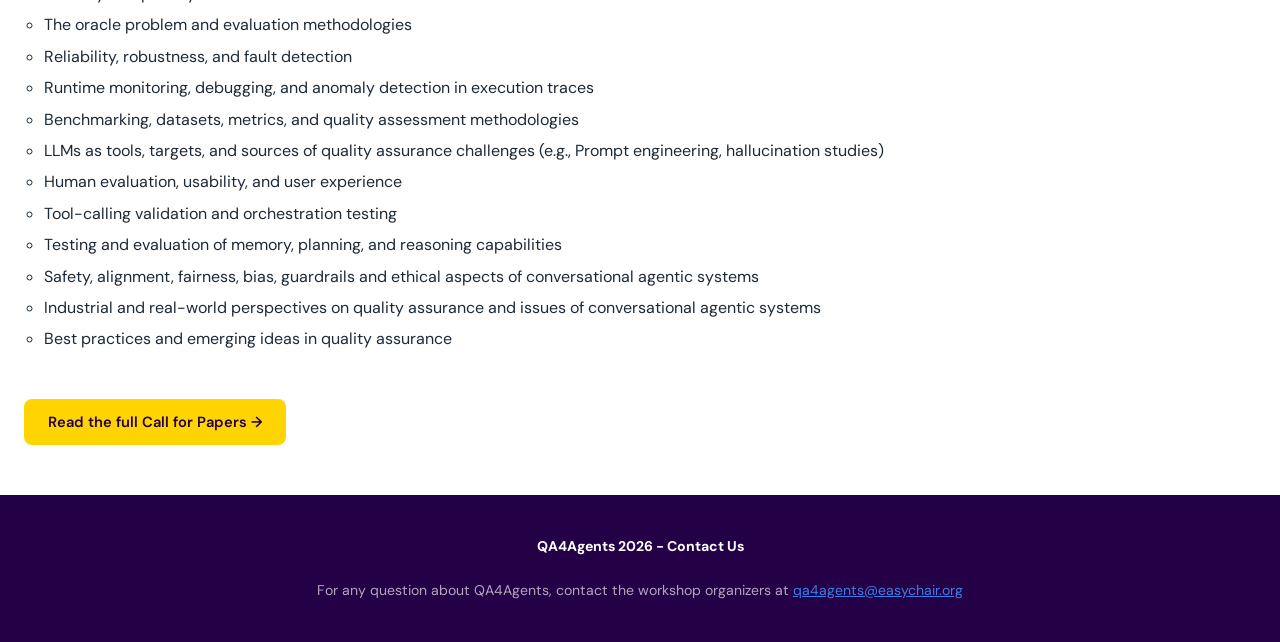
==== commit cca26193: "Add Keynote Speaker" ====
--- a/index.html
+++ b/index.html
@@ -20,6 +20,7 @@
       <li><a href="index.html" class="active">Home</a></li>
       <li><a href="cfp.html">Call for Papers</a></li>
       <li><a href="program.html">Program</a></li>
+      <li><a href="keynote.html">Keynote</a></li>
       <li><a href="committees.html">Committees</a></li>
     </ul>
   </div>
--- a/style.css
+++ b/style.css
@@ -530,3 +530,40 @@
   color: var(--teal);
   margin-top: 1px;
 }
+
+
+/* ── Accepted paper cards ───────────────────────────────── */
+.paper-list {
+  display: flex;
+  flex-direction: column;
+  gap: 12px;
+  max-width: 860px;
+}
+
+.paper-card {
+  background: var(--white);
+  border: 1px solid var(--border);
+  border-radius: 10px;
+  padding: 14px 18px;
+}
+
+.paper-card__type {
+  font-size: .72rem;
+  font-weight: 600;
+  color: var(--teal);
+  text-transform: uppercase;
+  letter-spacing: 1px;
+  margin-bottom: 6px;
+}
+
+.paper-card__title {
+  font-weight: 600;
+  font-size: .92rem;
+  color: var(--navy);
+  margin-bottom: 4px;
+}
+
+.paper-card__authors {
+  font-size: .82rem;
+  color: var(--muted);
+}
